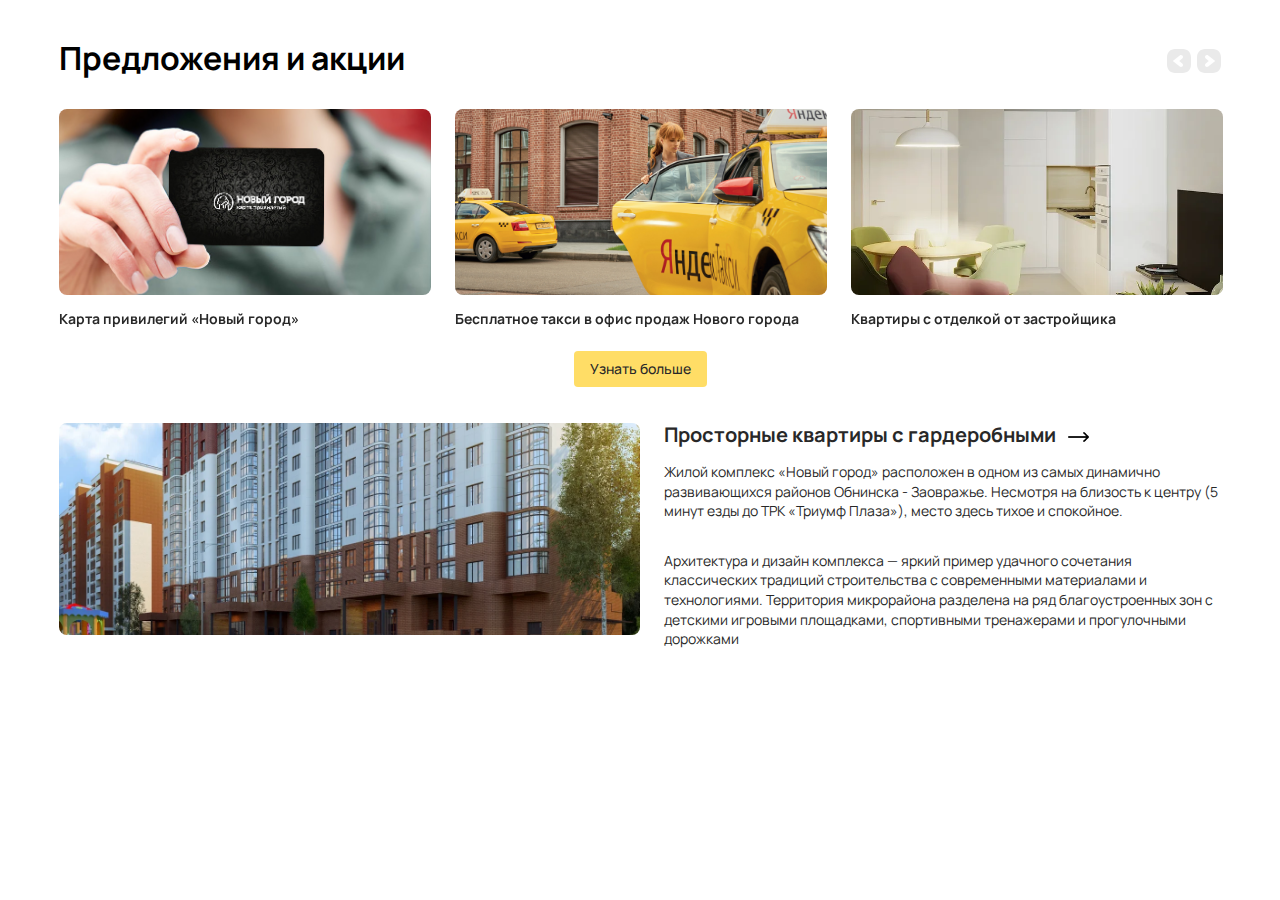
==== index.html @ 6c6148c2 "Add files via upload" ====
<!DOCTYPE html>
<html lang="ru">
<head>
    <meta charset="UTF-8">
    <meta name="viewport" content="width=device-width, initial-scale=1.0">
    <link rel="stylesheet" href="css/style.min.css">
    <title>Remark</title>
</head>
<body>
    <section class="promotions">
        <div class="container">
            <h2 class="promotions__title">Предложения и акции</h2>
            <div class="promotions__slider">
                <div class="promotions__slider-item">
                    <a class="promotions__slider-img" href="#">
                        <img src="img/promotions_1.png" alt="">
                    </a>
                    <h3 class="promotions__slider-title"><a href="#">Карта привилегий «Новый город»</a></h3>
                </div>
                <div class="promotions__slider-item">
                    <a class="promotions__slider-img" href="#">
                        <img src="img/promotions_2.png" alt="">
                    </a>
                    <h3 class="promotions__slider-title"><a href="#">Бесплатное такси в офис продаж Нового города</a></h3>
                </div>
                <div class="promotions__slider-item">
                    <a class="promotions__slider-img" href="#">
                        <img src="img/promotions_3.png" alt="">
                    </a>
                    <h3 class="promotions__slider-title"><a href="#">Квартиры с отделкой от застройщика</a></h3>
                </div>
                <div class="promotions__slider-item">
                    <a class="promotions__slider-img" href="#">
                        <img src="img/promotions_1.png" alt="">
                    </a>
                    <h3 class="promotions__slider-title"><a href="#">Квартиры с отделкой от застройщика</a></h3>
                </div>
            </div>
            <div class="promotions__btn">
                <a class="btn" href="#">Узнать больше</a>
            </div>
        </div>
    </section>
    <artilce class="artilce">
        <div class="container">
            <div class="artilce__inner">
                <a class="artilce__img" href="#">
                    <img src="img/artilce.png" alt="">
                </a>
                <div class="artilce__content">
                    <h2 class="artilce__title"><a href="#">Просторные квартиры с гардеробными <img src="img/artilce__next.svg" alt="" height="10"></a></h2>
                    <div class="artilce__text">
                        <p>Жилой комплекс «Новый город» расположен в одном из самых динамично развивающихся районов Обнинска - Заовражье. 
                        Несмотря на близость к центру (5 минут езды до ТРК «Триумф Плаза»), 
                        место здесь тихое и спокойное.</p>
                        <p>Архитектура и дизайн комплекса — яркий пример удачного сочетания классических традиций строительства с современными материалами и технологиями. 
                        Территория микрорайона разделена на ряд благоустроенных зон с детскими игровыми площадками, спортивными тренажерами и прогулочными дорожками</p>
                    </div>
                </div>
            </div>
        </div>
    </artilce>
    
    <script src="https://ajax.googleapis.com/ajax/libs/jquery/3.4.1/jquery.min.js"></script>
    <script src="js/libs.min.js"></script>
    <script src="js/main.js"></script>
</body>
</html>
---- css/style.min.css ----
/*! normalize.css v8.0.1 | MIT License | github.com/necolas/normalize.css */@import url("https://fonts.googleapis.com/css2?family=Manrope:wght@400;500;700&display=swap");html{line-height:1.15;-webkit-text-size-adjust:100%}body{margin:0}main{display:block}h1{font-size:2em;margin:0.67em 0}hr{-webkit-box-sizing:content-box;box-sizing:content-box;height:0;overflow:visible}pre{font-family:monospace, monospace;font-size:1em}a{background-color:transparent}abbr[title]{border-bottom:none;text-decoration:underline;-webkit-text-decoration:underline dotted;text-decoration:underline dotted}b,strong{font-weight:bolder}code,kbd,samp{font-family:monospace, monospace;font-size:1em}small{font-size:80%}sub,sup{font-size:75%;line-height:0;position:relative;vertical-align:baseline}sub{bottom:-0.25em}sup{top:-0.5em}img{border-style:none}button,input,optgroup,select,textarea{font-family:inherit;font-size:100%;line-height:1.15;margin:0}button,input{overflow:visible}button,select{text-transform:none}button,[type="button"],[type="reset"],[type="submit"]{-webkit-appearance:button}button::-moz-focus-inner,[type="button"]::-moz-focus-inner,[type="reset"]::-moz-focus-inner,[type="submit"]::-moz-focus-inner{border-style:none;padding:0}button:-moz-focusring,[type="button"]:-moz-focusring,[type="reset"]:-moz-focusring,[type="submit"]:-moz-focusring{outline:1px dotted ButtonText}fieldset{padding:0.35em 0.75em 0.625em}legend{-webkit-box-sizing:border-box;box-sizing:border-box;color:inherit;display:table;max-width:100%;padding:0;white-space:normal}progress{vertical-align:baseline}textarea{overflow:auto}[type="checkbox"],[type="radio"]{-webkit-box-sizing:border-box;box-sizing:border-box;padding:0}[type="number"]::-webkit-inner-spin-button,[type="number"]::-webkit-outer-spin-button{height:auto}[type="search"]{-webkit-appearance:textfield;outline-offset:-2px}[type="search"]::-webkit-search-decoration{-webkit-appearance:none}::-webkit-file-upload-button{-webkit-appearance:button;font:inherit}details{display:block}summary{display:list-item}template{display:none}[hidden]{display:none}.slick-slider{position:relative;display:block;-webkit-box-sizing:border-box;box-sizing:border-box;-webkit-user-select:none;-moz-user-select:none;-ms-user-select:none;user-select:none;-webkit-touch-callout:none;-khtml-user-select:none;-ms-touch-action:pan-y;touch-action:pan-y;-webkit-tap-highlight-color:transparent}.slick-list{position:relative;display:block;overflow:hidden;margin:0;padding:0}.slick-list:focus{outline:none}.slick-list.dragging{cursor:pointer;cursor:hand}.slick-slider .slick-track,.slick-slider .slick-list{-webkit-transform:translate3d(0, 0, 0);-ms-transform:translate3d(0, 0, 0);transform:translate3d(0, 0, 0)}.slick-track{position:relative;top:0;left:0;display:block;margin-left:auto;margin-right:auto}.slick-track:before,.slick-track:after{display:table;content:''}.slick-track:after{clear:both}.slick-loading .slick-track{visibility:hidden}.slick-slide{display:none;float:left;height:100%;min-height:1px}[dir='rtl'] .slick-slide{float:right}.slick-slide img{display:block}.slick-slide.slick-loading img{display:none}.slick-slide.dragging img{pointer-events:none}.slick-initialized .slick-slide{display:block}.slick-loading .slick-slide{visibility:hidden}.slick-vertical .slick-slide{display:block;height:auto;border:1px solid transparent}.slick-arrow.slick-hidden{display:none}html{-webkit-box-sizing:border-box;box-sizing:border-box}*,*::before,*::after{-webkit-box-sizing:inherit;box-sizing:inherit}body{font-family:'Manrope', sans-serif;font-size:14px;font-weight:400;background-color:#fff}h1,h2,h3,h4,h5,h6,p{margin:0}.container{max-width:1400px;width:100%;padding:0 11px;margin:0 auto}@media (min-width: 320px){.container{padding:0 35px}}@media (min-width: 768px){.container{padding:0 59px}}.promotions{padding:40px 0 20px}.promotions__title{font-size:24px;font-weight:700;color:#000;margin-bottom:32px}@media (min-width: 768px){.promotions__title{font-size:32px}}.promotions__btn{text-align:center}.promotions__slider{position:relative;margin:0 -12px 42px}@media (min-width: 320px){.promotions__slider{margin:0 -12px 24px}}.promotions__slider-arrow{position:absolute;right:40%;bottom:-18px;z-index:10;opacity:0.4;-webkit-transition:opacity .2s linear;-o-transition:opacity .2s linear;transition:opacity .2s linear;cursor:pointer}.promotions__slider-arrow--left{-webkit-transform:rotate(180deg);-ms-transform:rotate(180deg);transform:rotate(180deg);right:51%}.promotions__slider-arrow:hover{opacity:1}@media (min-width: 320px){.promotions__slider-arrow{right:12px;top:-60px}.promotions__slider-arrow--left{-webkit-transform:rotate(180deg);-ms-transform:rotate(180deg);transform:rotate(180deg);right:42px}}.promotions__slider-item{padding:0 12px}.promotions__slider-img{position:relative;display:block;padding:0px 0px 50% 0px;outline:none;border-radius:8px;overflow:hidden;margin-bottom:16px}.promotions__slider-img:hover img{-webkit-transform:scale(1.08);-ms-transform:scale(1.08);transform:scale(1.08)}.promotions__slider-img img{position:absolute;top:0;left:0;height:100%;width:100%;-o-object-fit:cover;object-fit:cover;-o-object-position:50% 60%;object-position:50% 60%;-webkit-transition:-webkit-transform .6s ease;transition:-webkit-transform .6s ease;-o-transition:transform .6s ease;transition:transform .6s ease;transition:transform .6s ease, -webkit-transform .6s ease}.promotions__slider-title{font-size:14px;font-weight:700}.promotions__slider-title a{color:#282828;text-decoration:none;outline:none}.btn{font-size:14px;font-weight:500;color:#282828;display:inline-block;padding:10px 16px;background-color:#fd6;border-radius:4px;border:none;text-decoration:none;cursor:pointer;-webkit-transition:background .2s linear;-o-transition:background .2s linear;transition:background .2s linear}.btn:hover{background-color:rgba(255,221,102,0.6)}.artilce{padding:20px 40px}.artilce__inner{display:-webkit-box;display:-ms-flexbox;display:flex;-webkit-box-orient:vertical;-webkit-box-direction:normal;-ms-flex-direction:column;flex-direction:column}@media (min-width: 320px){.artilce__inner{-webkit-box-orient:horizontal;-webkit-box-direction:normal;-ms-flex-direction:row;flex-direction:row}}.artilce__title{display:-webkit-box;display:-ms-flexbox;display:flex;-webkit-box-align:center;-ms-flex-align:center;align-items:center;font-size:16px;font-weight:700;margin-bottom:16px}.artilce__title:hover img{padding-left:150px;opacity:0}.artilce__title a{text-decoration:none;color:#282828}.artilce__title img{-webkit-transition:all .5s ease-in-out;-o-transition:all .5s ease-in-out;transition:all .5s ease-in-out;padding-left:8px}@media (min-width: 320px){.artilce__title{font-size:20px}}.artilce__img{width:100%;height:auto;overflow:hidden;border-radius:8px;margin-bottom:24px}.artilce__img:hover img{-webkit-transform:scale(1.08);-ms-transform:scale(1.08);transform:scale(1.08)}.artilce__img img{width:100%;height:100%;-o-object-fit:cover;object-fit:cover;-webkit-transition:-webkit-transform .8s ease;transition:-webkit-transform .8s ease;-o-transition:transform .8s ease;transition:transform .8s ease;transition:transform .8s ease, -webkit-transform .8s ease}@media (min-width: 320px){.artilce__img{width:50%;margin-bottom:0px;height:212px}}.artilce__content{padding-left:0;width:100%}@media (min-width: 320px){.artilce__content{padding-left:24px;width:50%}}.artilce__text{font-size:12px;color:#282828;font-weight:400;line-height:1.4}.artilce__text p{margin-bottom:30px}@media (min-width: 320px){.artilce__text{font-size:14px}}
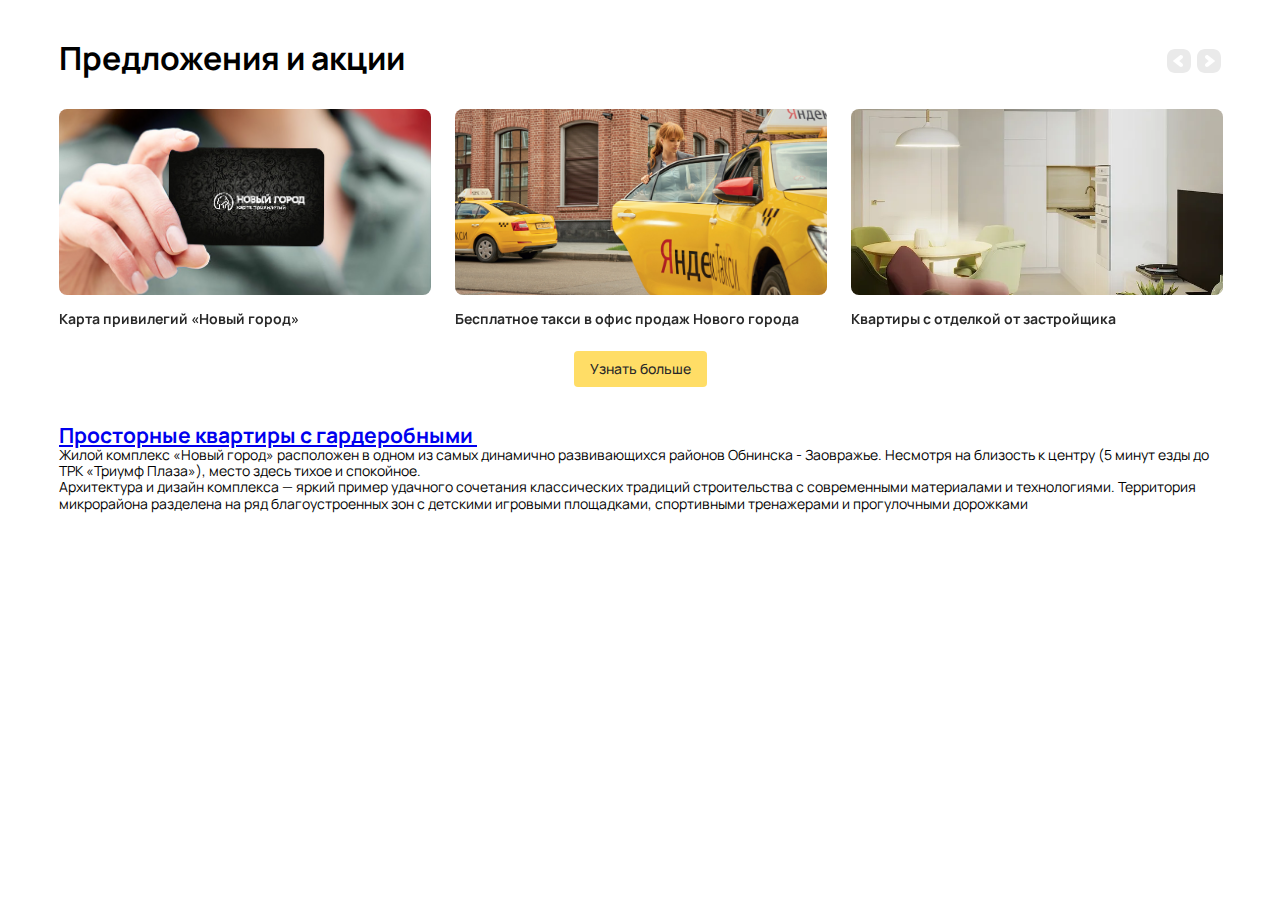
==== commit 6e09bdd4: "Update index.html" ====
--- a/index.html
+++ b/index.html
@@ -4,6 +4,7 @@
     <meta charset="UTF-8">
     <meta name="viewport" content="width=device-width, initial-scale=1.0">
     <link rel="stylesheet" href="css/style.min.css">
+    <link href="https://fonts.googleapis.com/css2?family=Manrope:wght@400;500;700&display=swap" rel="stylesheet">
     <title>Remark</title>
 </head>
 <body>
@@ -41,15 +42,15 @@
             </div>
         </div>
     </section>
-    <artilce class="artilce">
+    <article class="article">
         <div class="container">
-            <div class="artilce__inner">
-                <a class="artilce__img" href="#">
-                    <img src="img/artilce.png" alt="">
+            <div class="article__inner">
+                <a class="article__img" href="#">
+                    <img src="img/article.png" alt="">
                 </a>
-                <div class="artilce__content">
-                    <h2 class="artilce__title"><a href="#">Просторные квартиры с гардеробными <img src="img/artilce__next.svg" alt="" height="10"></a></h2>
-                    <div class="artilce__text">
+                <div class="article__content">
+                    <h2 class="article__title"><a href="#">Просторные квартиры с гардеробными <img src="img/article__next.svg" alt="" height="10"></a></h2>
+                    <div class="article__text">
                         <p>Жилой комплекс «Новый город» расположен в одном из самых динамично развивающихся районов Обнинска - Заовражье. 
                         Несмотря на близость к центру (5 минут езды до ТРК «Триумф Плаза»), 
                         место здесь тихое и спокойное.</p>
@@ -59,10 +60,10 @@
                 </div>
             </div>
         </div>
-    </artilce>
+    </article>
     
     <script src="https://ajax.googleapis.com/ajax/libs/jquery/3.4.1/jquery.min.js"></script>
     <script src="js/libs.min.js"></script>
     <script src="js/main.js"></script>
 </body>
-</html>+</html>
--- a/css/style.min.css
+++ b/css/style.min.css
@@ -1 +1 @@
-/*! normalize.css v8.0.1 | MIT License | github.com/necolas/normalize.css */@import url("https://fonts.googleapis.com/css2?family=Manrope:wght@400;500;700&display=swap");html{line-height:1.15;-webkit-text-size-adjust:100%}body{margin:0}main{display:block}h1{font-size:2em;margin:0.67em 0}hr{-webkit-box-sizing:content-box;box-sizing:content-box;height:0;overflow:visible}pre{font-family:monospace, monospace;font-size:1em}a{background-color:transparent}abbr[title]{border-bottom:none;text-decoration:underline;-webkit-text-decoration:underline dotted;text-decoration:underline dotted}b,strong{font-weight:bolder}code,kbd,samp{font-family:monospace, monospace;font-size:1em}small{font-size:80%}sub,sup{font-size:75%;line-height:0;position:relative;vertical-align:baseline}sub{bottom:-0.25em}sup{top:-0.5em}img{border-style:none}button,input,optgroup,select,textarea{font-family:inherit;font-size:100%;line-height:1.15;margin:0}button,input{overflow:visible}button,select{text-transform:none}button,[type="button"],[type="reset"],[type="submit"]{-webkit-appearance:button}button::-moz-focus-inner,[type="button"]::-moz-focus-inner,[type="reset"]::-moz-focus-inner,[type="submit"]::-moz-focus-inner{border-style:none;padding:0}button:-moz-focusring,[type="button"]:-moz-focusring,[type="reset"]:-moz-focusring,[type="submit"]:-moz-focusring{outline:1px dotted ButtonText}fieldset{padding:0.35em 0.75em 0.625em}legend{-webkit-box-sizing:border-box;box-sizing:border-box;color:inherit;display:table;max-width:100%;padding:0;white-space:normal}progress{vertical-align:baseline}textarea{overflow:auto}[type="checkbox"],[type="radio"]{-webkit-box-sizing:border-box;box-sizing:border-box;padding:0}[type="number"]::-webkit-inner-spin-button,[type="number"]::-webkit-outer-spin-button{height:auto}[type="search"]{-webkit-appearance:textfield;outline-offset:-2px}[type="search"]::-webkit-search-decoration{-webkit-appearance:none}::-webkit-file-upload-button{-webkit-appearance:button;font:inherit}details{display:block}summary{display:list-item}template{display:none}[hidden]{display:none}.slick-slider{position:relative;display:block;-webkit-box-sizing:border-box;box-sizing:border-box;-webkit-user-select:none;-moz-user-select:none;-ms-user-select:none;user-select:none;-webkit-touch-callout:none;-khtml-user-select:none;-ms-touch-action:pan-y;touch-action:pan-y;-webkit-tap-highlight-color:transparent}.slick-list{position:relative;display:block;overflow:hidden;margin:0;padding:0}.slick-list:focus{outline:none}.slick-list.dragging{cursor:pointer;cursor:hand}.slick-slider .slick-track,.slick-slider .slick-list{-webkit-transform:translate3d(0, 0, 0);-ms-transform:translate3d(0, 0, 0);transform:translate3d(0, 0, 0)}.slick-track{position:relative;top:0;left:0;display:block;margin-left:auto;margin-right:auto}.slick-track:before,.slick-track:after{display:table;content:''}.slick-track:after{clear:both}.slick-loading .slick-track{visibility:hidden}.slick-slide{display:none;float:left;height:100%;min-height:1px}[dir='rtl'] .slick-slide{float:right}.slick-slide img{display:block}.slick-slide.slick-loading img{display:none}.slick-slide.dragging img{pointer-events:none}.slick-initialized .slick-slide{display:block}.slick-loading .slick-slide{visibility:hidden}.slick-vertical .slick-slide{display:block;height:auto;border:1px solid transparent}.slick-arrow.slick-hidden{display:none}html{-webkit-box-sizing:border-box;box-sizing:border-box}*,*::before,*::after{-webkit-box-sizing:inherit;box-sizing:inherit}body{font-family:'Manrope', sans-serif;font-size:14px;font-weight:400;background-color:#fff}h1,h2,h3,h4,h5,h6,p{margin:0}.container{max-width:1400px;width:100%;padding:0 11px;margin:0 auto}@media (min-width: 320px){.container{padding:0 35px}}@media (min-width: 768px){.container{padding:0 59px}}.promotions{padding:40px 0 20px}.promotions__title{font-size:24px;font-weight:700;color:#000;margin-bottom:32px}@media (min-width: 768px){.promotions__title{font-size:32px}}.promotions__btn{text-align:center}.promotions__slider{position:relative;margin:0 -12px 42px}@media (min-width: 320px){.promotions__slider{margin:0 -12px 24px}}.promotions__slider-arrow{position:absolute;right:40%;bottom:-18px;z-index:10;opacity:0.4;-webkit-transition:opacity .2s linear;-o-transition:opacity .2s linear;transition:opacity .2s linear;cursor:pointer}.promotions__slider-arrow--left{-webkit-transform:rotate(180deg);-ms-transform:rotate(180deg);transform:rotate(180deg);right:51%}.promotions__slider-arrow:hover{opacity:1}@media (min-width: 320px){.promotions__slider-arrow{right:12px;top:-60px}.promotions__slider-arrow--left{-webkit-transform:rotate(180deg);-ms-transform:rotate(180deg);transform:rotate(180deg);right:42px}}.promotions__slider-item{padding:0 12px}.promotions__slider-img{position:relative;display:block;padding:0px 0px 50% 0px;outline:none;border-radius:8px;overflow:hidden;margin-bottom:16px}.promotions__slider-img:hover img{-webkit-transform:scale(1.08);-ms-transform:scale(1.08);transform:scale(1.08)}.promotions__slider-img img{position:absolute;top:0;left:0;height:100%;width:100%;-o-object-fit:cover;object-fit:cover;-o-object-position:50% 60%;object-position:50% 60%;-webkit-transition:-webkit-transform .6s ease;transition:-webkit-transform .6s ease;-o-transition:transform .6s ease;transition:transform .6s ease;transition:transform .6s ease, -webkit-transform .6s ease}.promotions__slider-title{font-size:14px;font-weight:700}.promotions__slider-title a{color:#282828;text-decoration:none;outline:none}.btn{font-size:14px;font-weight:500;color:#282828;display:inline-block;padding:10px 16px;background-color:#fd6;border-radius:4px;border:none;text-decoration:none;cursor:pointer;-webkit-transition:background .2s linear;-o-transition:background .2s linear;transition:background .2s linear}.btn:hover{background-color:rgba(255,221,102,0.6)}.artilce{padding:20px 40px}.artilce__inner{display:-webkit-box;display:-ms-flexbox;display:flex;-webkit-box-orient:vertical;-webkit-box-direction:normal;-ms-flex-direction:column;flex-direction:column}@media (min-width: 320px){.artilce__inner{-webkit-box-orient:horizontal;-webkit-box-direction:normal;-ms-flex-direction:row;flex-direction:row}}.artilce__title{display:-webkit-box;display:-ms-flexbox;display:flex;-webkit-box-align:center;-ms-flex-align:center;align-items:center;font-size:16px;font-weight:700;margin-bottom:16px}.artilce__title:hover img{padding-left:150px;opacity:0}.artilce__title a{text-decoration:none;color:#282828}.artilce__title img{-webkit-transition:all .5s ease-in-out;-o-transition:all .5s ease-in-out;transition:all .5s ease-in-out;padding-left:8px}@media (min-width: 320px){.artilce__title{font-size:20px}}.artilce__img{width:100%;height:auto;overflow:hidden;border-radius:8px;margin-bottom:24px}.artilce__img:hover img{-webkit-transform:scale(1.08);-ms-transform:scale(1.08);transform:scale(1.08)}.artilce__img img{width:100%;height:100%;-o-object-fit:cover;object-fit:cover;-webkit-transition:-webkit-transform .8s ease;transition:-webkit-transform .8s ease;-o-transition:transform .8s ease;transition:transform .8s ease;transition:transform .8s ease, -webkit-transform .8s ease}@media (min-width: 320px){.artilce__img{width:50%;margin-bottom:0px;height:212px}}.artilce__content{padding-left:0;width:100%}@media (min-width: 320px){.artilce__content{padding-left:24px;width:50%}}.artilce__text{font-size:12px;color:#282828;font-weight:400;line-height:1.4}.artilce__text p{margin-bottom:30px}@media (min-width: 320px){.artilce__text{font-size:14px}}
+/*! normalize.css v8.0.1 | MIT License | github.com/necolas/normalize.css */html{line-height:1.15;-webkit-text-size-adjust:100%}body{margin:0}main{display:block}h1{font-size:2em;margin:0.67em 0}hr{-webkit-box-sizing:content-box;box-sizing:content-box;height:0;overflow:visible}pre{font-family:monospace, monospace;font-size:1em}a{background-color:transparent}abbr[title]{border-bottom:none;text-decoration:underline;-webkit-text-decoration:underline dotted;text-decoration:underline dotted}b,strong{font-weight:bolder}code,kbd,samp{font-family:monospace, monospace;font-size:1em}small{font-size:80%}sub,sup{font-size:75%;line-height:0;position:relative;vertical-align:baseline}sub{bottom:-0.25em}sup{top:-0.5em}img{border-style:none}button,input,optgroup,select,textarea{font-family:inherit;font-size:100%;line-height:1.15;margin:0}button,input{overflow:visible}button,select{text-transform:none}button,[type="button"],[type="reset"],[type="submit"]{-webkit-appearance:button}button::-moz-focus-inner,[type="button"]::-moz-focus-inner,[type="reset"]::-moz-focus-inner,[type="submit"]::-moz-focus-inner{border-style:none;padding:0}button:-moz-focusring,[type="button"]:-moz-focusring,[type="reset"]:-moz-focusring,[type="submit"]:-moz-focusring{outline:1px dotted ButtonText}fieldset{padding:0.35em 0.75em 0.625em}legend{-webkit-box-sizing:border-box;box-sizing:border-box;color:inherit;display:table;max-width:100%;padding:0;white-space:normal}progress{vertical-align:baseline}textarea{overflow:auto}[type="checkbox"],[type="radio"]{-webkit-box-sizing:border-box;box-sizing:border-box;padding:0}[type="number"]::-webkit-inner-spin-button,[type="number"]::-webkit-outer-spin-button{height:auto}[type="search"]{-webkit-appearance:textfield;outline-offset:-2px}[type="search"]::-webkit-search-decoration{-webkit-appearance:none}::-webkit-file-upload-button{-webkit-appearance:button;font:inherit}details{display:block}summary{display:list-item}template{display:none}[hidden]{display:none}.slick-slider{position:relative;display:block;-webkit-box-sizing:border-box;box-sizing:border-box;-webkit-user-select:none;-moz-user-select:none;-ms-user-select:none;user-select:none;-webkit-touch-callout:none;-khtml-user-select:none;-ms-touch-action:pan-y;touch-action:pan-y;-webkit-tap-highlight-color:transparent}.slick-list{position:relative;display:block;overflow:hidden;margin:0;padding:0}.slick-list:focus{outline:none}.slick-list.dragging{cursor:pointer;cursor:hand}.slick-slider .slick-track,.slick-slider .slick-list{-webkit-transform:translate3d(0, 0, 0);-ms-transform:translate3d(0, 0, 0);transform:translate3d(0, 0, 0)}.slick-track{position:relative;top:0;left:0;display:block;margin-left:auto;margin-right:auto}.slick-track:before,.slick-track:after{display:table;content:''}.slick-track:after{clear:both}.slick-loading .slick-track{visibility:hidden}.slick-slide{display:none;float:left;height:100%;min-height:1px}[dir='rtl'] .slick-slide{float:right}.slick-slide img{display:block}.slick-slide.slick-loading img{display:none}.slick-slide.dragging img{pointer-events:none}.slick-initialized .slick-slide{display:block}.slick-loading .slick-slide{visibility:hidden}.slick-vertical .slick-slide{display:block;height:auto;border:1px solid transparent}.slick-arrow.slick-hidden{display:none}html{-webkit-box-sizing:border-box;box-sizing:border-box}*,*::before,*::after{-webkit-box-sizing:inherit;box-sizing:inherit}body{font-family:'Manrope', sans-serif;font-size:14px;font-weight:400;background-color:#fff}h1,h2,h3,h4,h5,h6,p{margin:0}.container{max-width:1400px;width:100%;padding:0 11px;margin:0 auto}@media (min-width: 320px){.container{padding:0 35px}}@media (min-width: 768px){.container{padding:0 59px}}.promotions{padding:40px 0 20px}.promotions__title{font-size:24px;font-weight:700;color:#000;margin-bottom:32px}@media (min-width: 768px){.promotions__title{font-size:32px}}.promotions__btn{text-align:center}.promotions__slider{position:relative;margin:0 -12px 42px}@media (min-width: 320px){.promotions__slider{margin:0 -12px 24px}}.promotions__slider-arrow{position:absolute;right:40%;bottom:-18px;z-index:10;opacity:0.4;-webkit-transition:opacity .2s linear;-o-transition:opacity .2s linear;transition:opacity .2s linear;cursor:pointer}.promotions__slider-arrow--left{-webkit-transform:rotate(180deg);-ms-transform:rotate(180deg);transform:rotate(180deg);right:51%}.promotions__slider-arrow:hover{opacity:1}@media (min-width: 320px){.promotions__slider-arrow{right:12px;top:-60px}.promotions__slider-arrow--left{-webkit-transform:rotate(180deg);-ms-transform:rotate(180deg);transform:rotate(180deg);right:42px}}.promotions__slider-item{padding:0 12px}.promotions__slider-img{position:relative;display:block;padding:0px 0px 50% 0px;outline:none;border-radius:8px;overflow:hidden;margin-bottom:16px}.promotions__slider-img:hover img{-webkit-transform:scale(1.08);-ms-transform:scale(1.08);transform:scale(1.08)}.promotions__slider-img img{position:absolute;top:0;left:0;height:100%;width:100%;-o-object-fit:cover;object-fit:cover;-o-object-position:50% 60%;object-position:50% 60%;-webkit-transition:-webkit-transform .6s ease;transition:-webkit-transform .6s ease;-o-transition:transform .6s ease;transition:transform .6s ease;transition:transform .6s ease, -webkit-transform .6s ease}.promotions__slider-title{font-size:14px;font-weight:700}.promotions__slider-title a{color:#282828;text-decoration:none;outline:none}.btn{font-size:14px;font-weight:500;color:#282828;display:inline-block;padding:10px 16px;background-color:#fd6;border-radius:4px;border:none;text-decoration:none;cursor:pointer;-webkit-transition:background .2s linear;-o-transition:background .2s linear;transition:background .2s linear}.btn:hover{background-color:rgba(255,221,102,0.6)}.artilce{padding:20px 40px}.artilce__inner{display:-webkit-box;display:-ms-flexbox;display:flex;-webkit-box-orient:vertical;-webkit-box-direction:normal;-ms-flex-direction:column;flex-direction:column}@media (min-width: 320px){.artilce__inner{-webkit-box-orient:horizontal;-webkit-box-direction:normal;-ms-flex-direction:row;flex-direction:row}}.artilce__title{display:-webkit-box;display:-ms-flexbox;display:flex;-webkit-box-align:center;-ms-flex-align:center;align-items:center;font-size:16px;font-weight:700;margin-bottom:16px}.artilce__title:hover img{padding-left:150px;opacity:0}.artilce__title a{text-decoration:none;color:#282828}.artilce__title img{-webkit-transition:all .5s ease-in-out;-o-transition:all .5s ease-in-out;transition:all .5s ease-in-out;padding-left:8px}@media (min-width: 320px){.artilce__title{font-size:20px}}.artilce__img{width:100%;height:auto;overflow:hidden;border-radius:8px;margin-bottom:24px}.artilce__img:hover img{-webkit-transform:scale(1.08);-ms-transform:scale(1.08);transform:scale(1.08)}.artilce__img img{width:100%;height:100%;-o-object-fit:cover;object-fit:cover;-webkit-transition:-webkit-transform .8s ease;transition:-webkit-transform .8s ease;-o-transition:transform .8s ease;transition:transform .8s ease;transition:transform .8s ease, -webkit-transform .8s ease}@media (min-width: 320px){.artilce__img{width:50%;margin-bottom:0px;height:212px}}.artilce__content{padding-left:0;width:100%}@media (min-width: 320px){.artilce__content{padding-left:24px;width:50%}}.artilce__text{font-size:12px;color:#282828;font-weight:400;line-height:1.4}.artilce__text p{margin-bottom:30px}@media (min-width: 320px){.artilce__text{font-size:14px}}
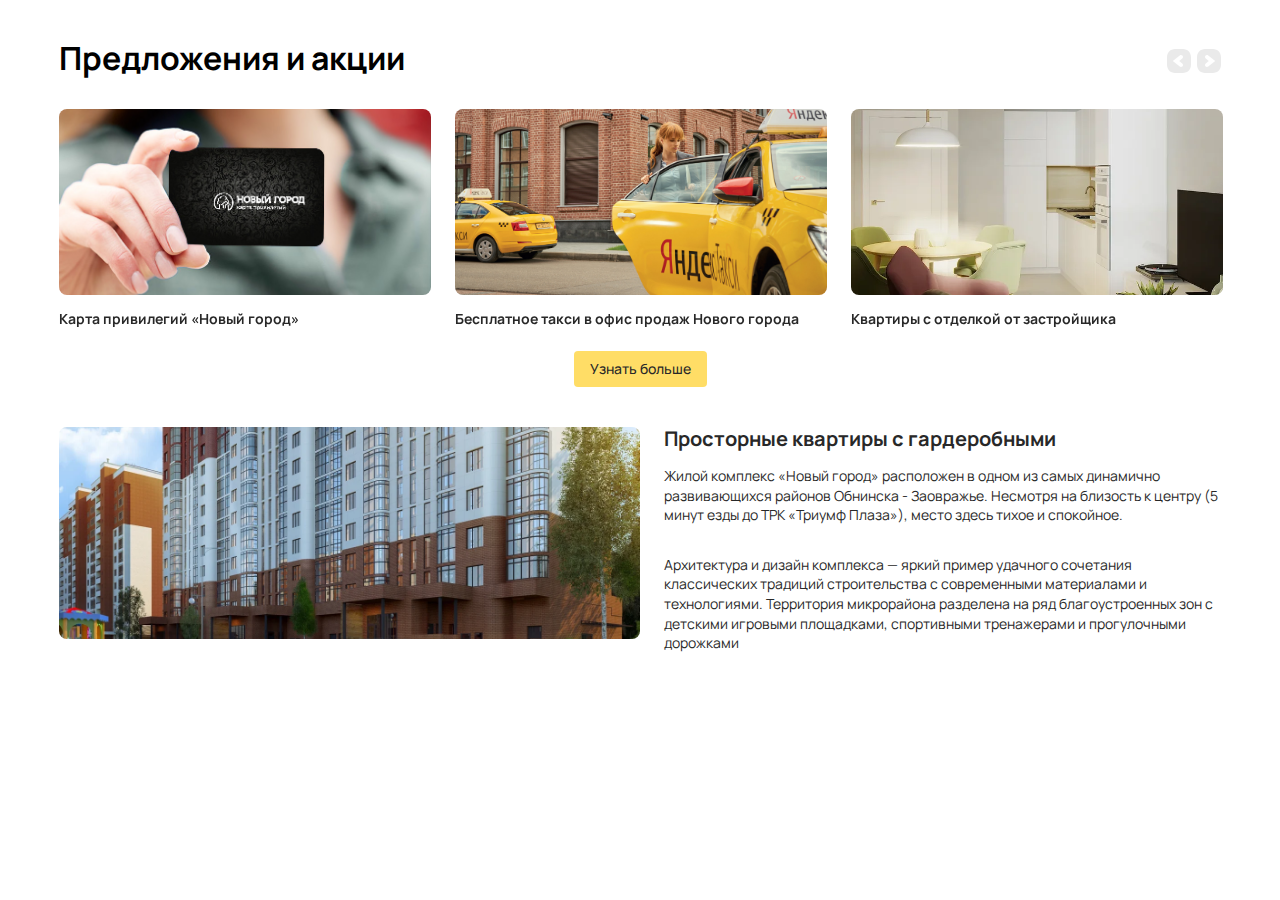
==== commit 8e04c674: "Update index.html" ====
--- a/index.html
+++ b/index.html
@@ -46,7 +46,7 @@
         <div class="container">
             <div class="article__inner">
                 <a class="article__img" href="#">
-                    <img src="img/article.png" alt="">
+                    <img src="img/artilce.png" alt="">
                 </a>
                 <div class="article__content">
                     <h2 class="article__title"><a href="#">Просторные квартиры с гардеробными <img src="img/article__next.svg" alt="" height="10"></a></h2>
--- a/css/style.min.css
+++ b/css/style.min.css
@@ -1 +1 @@
-/*! normalize.css v8.0.1 | MIT License | github.com/necolas/normalize.css */html{line-height:1.15;-webkit-text-size-adjust:100%}body{margin:0}main{display:block}h1{font-size:2em;margin:0.67em 0}hr{-webkit-box-sizing:content-box;box-sizing:content-box;height:0;overflow:visible}pre{font-family:monospace, monospace;font-size:1em}a{background-color:transparent}abbr[title]{border-bottom:none;text-decoration:underline;-webkit-text-decoration:underline dotted;text-decoration:underline dotted}b,strong{font-weight:bolder}code,kbd,samp{font-family:monospace, monospace;font-size:1em}small{font-size:80%}sub,sup{font-size:75%;line-height:0;position:relative;vertical-align:baseline}sub{bottom:-0.25em}sup{top:-0.5em}img{border-style:none}button,input,optgroup,select,textarea{font-family:inherit;font-size:100%;line-height:1.15;margin:0}button,input{overflow:visible}button,select{text-transform:none}button,[type="button"],[type="reset"],[type="submit"]{-webkit-appearance:button}button::-moz-focus-inner,[type="button"]::-moz-focus-inner,[type="reset"]::-moz-focus-inner,[type="submit"]::-moz-focus-inner{border-style:none;padding:0}button:-moz-focusring,[type="button"]:-moz-focusring,[type="reset"]:-moz-focusring,[type="submit"]:-moz-focusring{outline:1px dotted ButtonText}fieldset{padding:0.35em 0.75em 0.625em}legend{-webkit-box-sizing:border-box;box-sizing:border-box;color:inherit;display:table;max-width:100%;padding:0;white-space:normal}progress{vertical-align:baseline}textarea{overflow:auto}[type="checkbox"],[type="radio"]{-webkit-box-sizing:border-box;box-sizing:border-box;padding:0}[type="number"]::-webkit-inner-spin-button,[type="number"]::-webkit-outer-spin-button{height:auto}[type="search"]{-webkit-appearance:textfield;outline-offset:-2px}[type="search"]::-webkit-search-decoration{-webkit-appearance:none}::-webkit-file-upload-button{-webkit-appearance:button;font:inherit}details{display:block}summary{display:list-item}template{display:none}[hidden]{display:none}.slick-slider{position:relative;display:block;-webkit-box-sizing:border-box;box-sizing:border-box;-webkit-user-select:none;-moz-user-select:none;-ms-user-select:none;user-select:none;-webkit-touch-callout:none;-khtml-user-select:none;-ms-touch-action:pan-y;touch-action:pan-y;-webkit-tap-highlight-color:transparent}.slick-list{position:relative;display:block;overflow:hidden;margin:0;padding:0}.slick-list:focus{outline:none}.slick-list.dragging{cursor:pointer;cursor:hand}.slick-slider .slick-track,.slick-slider .slick-list{-webkit-transform:translate3d(0, 0, 0);-ms-transform:translate3d(0, 0, 0);transform:translate3d(0, 0, 0)}.slick-track{position:relative;top:0;left:0;display:block;margin-left:auto;margin-right:auto}.slick-track:before,.slick-track:after{display:table;content:''}.slick-track:after{clear:both}.slick-loading .slick-track{visibility:hidden}.slick-slide{display:none;float:left;height:100%;min-height:1px}[dir='rtl'] .slick-slide{float:right}.slick-slide img{display:block}.slick-slide.slick-loading img{display:none}.slick-slide.dragging img{pointer-events:none}.slick-initialized .slick-slide{display:block}.slick-loading .slick-slide{visibility:hidden}.slick-vertical .slick-slide{display:block;height:auto;border:1px solid transparent}.slick-arrow.slick-hidden{display:none}html{-webkit-box-sizing:border-box;box-sizing:border-box}*,*::before,*::after{-webkit-box-sizing:inherit;box-sizing:inherit}body{font-family:'Manrope', sans-serif;font-size:14px;font-weight:400;background-color:#fff}h1,h2,h3,h4,h5,h6,p{margin:0}.container{max-width:1400px;width:100%;padding:0 11px;margin:0 auto}@media (min-width: 320px){.container{padding:0 35px}}@media (min-width: 768px){.container{padding:0 59px}}.promotions{padding:40px 0 20px}.promotions__title{font-size:24px;font-weight:700;color:#000;margin-bottom:32px}@media (min-width: 768px){.promotions__title{font-size:32px}}.promotions__btn{text-align:center}.promotions__slider{position:relative;margin:0 -12px 42px}@media (min-width: 320px){.promotions__slider{margin:0 -12px 24px}}.promotions__slider-arrow{position:absolute;right:40%;bottom:-18px;z-index:10;opacity:0.4;-webkit-transition:opacity .2s linear;-o-transition:opacity .2s linear;transition:opacity .2s linear;cursor:pointer}.promotions__slider-arrow--left{-webkit-transform:rotate(180deg);-ms-transform:rotate(180deg);transform:rotate(180deg);right:51%}.promotions__slider-arrow:hover{opacity:1}@media (min-width: 320px){.promotions__slider-arrow{right:12px;top:-60px}.promotions__slider-arrow--left{-webkit-transform:rotate(180deg);-ms-transform:rotate(180deg);transform:rotate(180deg);right:42px}}.promotions__slider-item{padding:0 12px}.promotions__slider-img{position:relative;display:block;padding:0px 0px 50% 0px;outline:none;border-radius:8px;overflow:hidden;margin-bottom:16px}.promotions__slider-img:hover img{-webkit-transform:scale(1.08);-ms-transform:scale(1.08);transform:scale(1.08)}.promotions__slider-img img{position:absolute;top:0;left:0;height:100%;width:100%;-o-object-fit:cover;object-fit:cover;-o-object-position:50% 60%;object-position:50% 60%;-webkit-transition:-webkit-transform .6s ease;transition:-webkit-transform .6s ease;-o-transition:transform .6s ease;transition:transform .6s ease;transition:transform .6s ease, -webkit-transform .6s ease}.promotions__slider-title{font-size:14px;font-weight:700}.promotions__slider-title a{color:#282828;text-decoration:none;outline:none}.btn{font-size:14px;font-weight:500;color:#282828;display:inline-block;padding:10px 16px;background-color:#fd6;border-radius:4px;border:none;text-decoration:none;cursor:pointer;-webkit-transition:background .2s linear;-o-transition:background .2s linear;transition:background .2s linear}.btn:hover{background-color:rgba(255,221,102,0.6)}.artilce{padding:20px 40px}.artilce__inner{display:-webkit-box;display:-ms-flexbox;display:flex;-webkit-box-orient:vertical;-webkit-box-direction:normal;-ms-flex-direction:column;flex-direction:column}@media (min-width: 320px){.artilce__inner{-webkit-box-orient:horizontal;-webkit-box-direction:normal;-ms-flex-direction:row;flex-direction:row}}.artilce__title{display:-webkit-box;display:-ms-flexbox;display:flex;-webkit-box-align:center;-ms-flex-align:center;align-items:center;font-size:16px;font-weight:700;margin-bottom:16px}.artilce__title:hover img{padding-left:150px;opacity:0}.artilce__title a{text-decoration:none;color:#282828}.artilce__title img{-webkit-transition:all .5s ease-in-out;-o-transition:all .5s ease-in-out;transition:all .5s ease-in-out;padding-left:8px}@media (min-width: 320px){.artilce__title{font-size:20px}}.artilce__img{width:100%;height:auto;overflow:hidden;border-radius:8px;margin-bottom:24px}.artilce__img:hover img{-webkit-transform:scale(1.08);-ms-transform:scale(1.08);transform:scale(1.08)}.artilce__img img{width:100%;height:100%;-o-object-fit:cover;object-fit:cover;-webkit-transition:-webkit-transform .8s ease;transition:-webkit-transform .8s ease;-o-transition:transform .8s ease;transition:transform .8s ease;transition:transform .8s ease, -webkit-transform .8s ease}@media (min-width: 320px){.artilce__img{width:50%;margin-bottom:0px;height:212px}}.artilce__content{padding-left:0;width:100%}@media (min-width: 320px){.artilce__content{padding-left:24px;width:50%}}.artilce__text{font-size:12px;color:#282828;font-weight:400;line-height:1.4}.artilce__text p{margin-bottom:30px}@media (min-width: 320px){.artilce__text{font-size:14px}}
+/*! normalize.css v8.0.1 | MIT License | github.com/necolas/normalize.css */html{line-height:1.15;-webkit-text-size-adjust:100%}body{margin:0}main{display:block}h1{font-size:2em;margin:0.67em 0}hr{-webkit-box-sizing:content-box;box-sizing:content-box;height:0;overflow:visible}pre{font-family:monospace, monospace;font-size:1em}a{background-color:transparent}abbr[title]{border-bottom:none;text-decoration:underline;-webkit-text-decoration:underline dotted;text-decoration:underline dotted}b,strong{font-weight:bolder}code,kbd,samp{font-family:monospace, monospace;font-size:1em}small{font-size:80%}sub,sup{font-size:75%;line-height:0;position:relative;vertical-align:baseline}sub{bottom:-0.25em}sup{top:-0.5em}img{border-style:none}button,input,optgroup,select,textarea{font-family:inherit;font-size:100%;line-height:1.15;margin:0}button,input{overflow:visible}button,select{text-transform:none}button,[type="button"],[type="reset"],[type="submit"]{-webkit-appearance:button}button::-moz-focus-inner,[type="button"]::-moz-focus-inner,[type="reset"]::-moz-focus-inner,[type="submit"]::-moz-focus-inner{border-style:none;padding:0}button:-moz-focusring,[type="button"]:-moz-focusring,[type="reset"]:-moz-focusring,[type="submit"]:-moz-focusring{outline:1px dotted ButtonText}fieldset{padding:0.35em 0.75em 0.625em}legend{-webkit-box-sizing:border-box;box-sizing:border-box;color:inherit;display:table;max-width:100%;padding:0;white-space:normal}progress{vertical-align:baseline}textarea{overflow:auto}[type="checkbox"],[type="radio"]{-webkit-box-sizing:border-box;box-sizing:border-box;padding:0}[type="number"]::-webkit-inner-spin-button,[type="number"]::-webkit-outer-spin-button{height:auto}[type="search"]{-webkit-appearance:textfield;outline-offset:-2px}[type="search"]::-webkit-search-decoration{-webkit-appearance:none}::-webkit-file-upload-button{-webkit-appearance:button;font:inherit}details{display:block}summary{display:list-item}template{display:none}[hidden]{display:none}.slick-slider{position:relative;display:block;-webkit-box-sizing:border-box;box-sizing:border-box;-webkit-user-select:none;-moz-user-select:none;-ms-user-select:none;user-select:none;-webkit-touch-callout:none;-khtml-user-select:none;-ms-touch-action:pan-y;touch-action:pan-y;-webkit-tap-highlight-color:transparent}.slick-list{position:relative;display:block;overflow:hidden;margin:0;padding:0}.slick-list:focus{outline:none}.slick-list.dragging{cursor:pointer;cursor:hand}.slick-slider .slick-track,.slick-slider .slick-list{-webkit-transform:translate3d(0, 0, 0);-ms-transform:translate3d(0, 0, 0);transform:translate3d(0, 0, 0)}.slick-track{position:relative;top:0;left:0;display:block;margin-left:auto;margin-right:auto}.slick-track:before,.slick-track:after{display:table;content:''}.slick-track:after{clear:both}.slick-loading .slick-track{visibility:hidden}.slick-slide{display:none;float:left;height:100%;min-height:1px}[dir='rtl'] .slick-slide{float:right}.slick-slide img{display:block}.slick-slide.slick-loading img{display:none}.slick-slide.dragging img{pointer-events:none}.slick-initialized .slick-slide{display:block}.slick-loading .slick-slide{visibility:hidden}.slick-vertical .slick-slide{display:block;height:auto;border:1px solid transparent}.slick-arrow.slick-hidden{display:none}html{-webkit-box-sizing:border-box;box-sizing:border-box}*,*::before,*::after{-webkit-box-sizing:inherit;box-sizing:inherit}body{font-family:'Manrope', sans-serif;font-size:14px;font-weight:400;background-color:#fff}h1,h2,h3,h4,h5,h6,p{margin:0}.container{max-width:1400px;width:100%;padding:0 11px;margin:0 auto}@media (min-width: 320px){.container{padding:0 35px}}@media (min-width: 768px){.container{padding:0 59px}}.promotions{padding:40px 0 20px}.promotions__title{font-size:24px;font-weight:700;color:#000;margin-bottom:32px}@media (min-width: 768px){.promotions__title{font-size:32px}}.promotions__btn{text-align:center}.promotions__slider{position:relative;margin:0 -12px 42px}@media (min-width: 320px){.promotions__slider{margin:0 -12px 24px}}.promotions__slider-arrow{position:absolute;right:40%;bottom:-18px;z-index:10;opacity:0.4;-webkit-transition:opacity .2s linear;-o-transition:opacity .2s linear;transition:opacity .2s linear;cursor:pointer}.promotions__slider-arrow--left{-webkit-transform:rotate(180deg);-ms-transform:rotate(180deg);transform:rotate(180deg);right:51%}.promotions__slider-arrow:hover{opacity:1}@media (min-width: 320px){.promotions__slider-arrow{right:12px;top:-60px}.promotions__slider-arrow--left{-webkit-transform:rotate(180deg);-ms-transform:rotate(180deg);transform:rotate(180deg);right:42px}}.promotions__slider-item{padding:0 12px}.promotions__slider-img{position:relative;display:block;padding:0px 0px 50% 0px;outline:none;border-radius:8px;overflow:hidden;margin-bottom:16px}.promotions__slider-img:hover img{-webkit-transform:scale(1.08);-ms-transform:scale(1.08);transform:scale(1.08)}.promotions__slider-img img{position:absolute;top:0;left:0;height:100%;width:100%;-o-object-fit:cover;object-fit:cover;-o-object-position:50% 60%;object-position:50% 60%;-webkit-transition:-webkit-transform .6s ease;transition:-webkit-transform .6s ease;-o-transition:transform .6s ease;transition:transform .6s ease;transition:transform .6s ease, -webkit-transform .6s ease}.promotions__slider-title{font-size:14px;font-weight:700}.promotions__slider-title a{color:#282828;text-decoration:none;outline:none}.btn{font-size:14px;font-weight:500;color:#282828;display:inline-block;padding:10px 16px;background-color:#fd6;border-radius:4px;border:none;text-decoration:none;cursor:pointer;-webkit-transition:background .2s linear;-o-transition:background .2s linear;transition:background .2s linear}.btn:hover{background-color:rgba(255,221,102,0.6)}.article{padding:20px 0 40px}.article__inner{display:-webkit-box;display:-ms-flexbox;display:flex;-webkit-box-orient:vertical;-webkit-box-direction:normal;-ms-flex-direction:column;flex-direction:column}@media (min-width: 320px){.article__inner{-webkit-box-orient:horizontal;-webkit-box-direction:normal;-ms-flex-direction:row;flex-direction:row}}.article__title{display:-webkit-box;display:-ms-flexbox;display:flex;-webkit-box-align:center;-ms-flex-align:center;align-items:center;font-size:16px;font-weight:700;margin-bottom:16px}.article__title:hover img{padding-left:150px;opacity:0}.article__title a{text-decoration:none;color:#282828}.article__title img{-webkit-transition:all .5s ease-in-out;-o-transition:all .5s ease-in-out;transition:all .5s ease-in-out;padding-left:8px}@media (min-width: 320px){.article__title{font-size:20px}}.article__img{width:100%;height:auto;overflow:hidden;border-radius:8px;margin-bottom:24px}.article__img:hover img{-webkit-transform:scale(1.08);-ms-transform:scale(1.08);transform:scale(1.08)}.article__img img{width:100%;height:100%;-o-object-fit:cover;object-fit:cover;-webkit-transition:-webkit-transform .8s ease;transition:-webkit-transform .8s ease;-o-transition:transform .8s ease;transition:transform .8s ease;transition:transform .8s ease, -webkit-transform .8s ease}@media (min-width: 320px){.article__img{width:50%;margin-bottom:0px;height:212px}}.article__content{padding-left:0;width:100%}@media (min-width: 320px){.article__content{padding-left:24px;width:50%}}.article__text{font-size:12px;color:#282828;font-weight:400;line-height:1.4}.article__text p{margin-bottom:30px}@media (min-width: 320px){.article__text{font-size:14px}}
